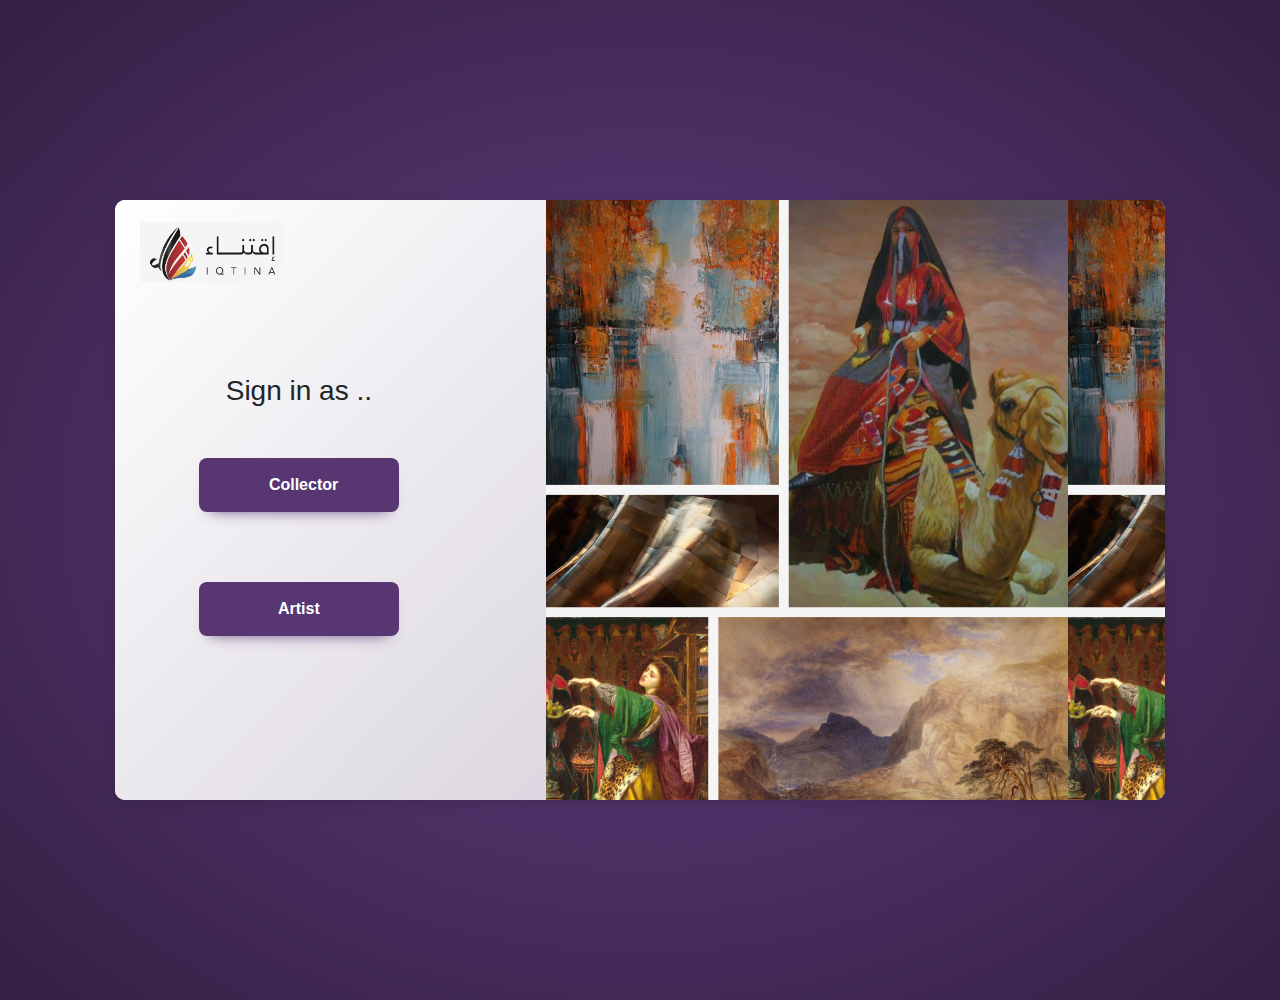
==== SginIn.html @ 51b136c5 "Upload The Design" ====
<!doctype html>
<html lang="en">

<head>
    <meta charset="utf-8">
    <meta name="viewport" content="width=device-width, initial-scale=1, shrink-to-fit=no">
    <title> Free Stylish Login Page Website Template | Smarteyeapps.com</title>

    <link rel="stylesheet" type="text/css" href="assets/css/styles.css" />
</head>

<link rel="stylesheet" href="https://stackpath.bootstrapcdn.com/bootstrap/4.5.2/css/bootstrap.min.css" integrity="sha384-JcKb8q3iqJ61gNV9KGb8thSsNjpSL0n8PARn9HuZOnIxN0hoP+VmmDGMN5t9UJ0Z" crossorigin="anonymous">
<body>
	<section class="login">
		<div class="login_box">
			<div class="left">
				<div class="top_link">
					<a href="#">
					  <img src="assets/images/logo.png" alt="Logo" class="logo">
					 
					</a>
				  </div>
				<div class="contact">
					<form action="">
						<h3>Sign in as ..</h3>

						<button class="submit">Collector</button>
                        <button class="submit">Artist</button>
					</form>
				</div>
			</div>
			<div class="right">
				<div class="right-text">

				</div>
				<div class="right-inductor">
		</div>
	</section>
</body>
</html>

</html>
---- assets/css/styles.css ----
img{
	width: 100%;
}
.logo {
  width: 200px; /* Adjust the width as needed */
  height: auto;
}
.login {
    height: 1000px;
    width: 100%;
    background: radial-gradient(#653d84, #332042);
    position: relative;
}
.login_box {
    width: 1050px;
    height: 600px;
    position: absolute;
    top: 50%;
    left: 50%;
    transform: translate(-50%,-50%);
    background: #fff;
    border-radius: 10px;
    box-shadow: 1px 4px 22px -8px #0004;
    display: flex;
    overflow: hidden;
}
.login_box .left{
  width: 41%;
  height: 100%;
  padding: 25px 25px;
  
}
.login_box .right{
  width: 59%;
  height: 100%  
}
.left .top_link a {
    color: #452A5A;
    font-weight: 400;
}
.left .top_link{
  height: 20px
}
.left .contact{
	display: flex;
    align-items: center;
    justify-content: center;
    align-self: center;
    height: 100%;
    width: 73%;
    margin: 20px;
}
.left h3{
  text-align: center;
  margin-bottom: 40px;
}

.left h5{
  text-align: center;
  margin-bottom: 0px;
}
.left input {
    border: none;
    width: 80%;
    margin: 15px 0px;
    border-bottom: 1px solid #4f30677d;
    width: 100%;
    overflow: hidden;
    background: transparent;
    font-weight: 600;
    font-size: 14px;
}

.left{
	background: linear-gradient(-45deg, #dcd7e0, #fff);
}
.submit {
  border: none;
  padding: 15px 70px;
  border-radius: 8px;
  display: block;
  margin: 70px;
  margin-top: 50px;
  background: #583672;
  color: #fff;
  font-weight: bold;
  -webkit-box-shadow: 0px 9px 15px -11px rgba(88,54,114,1);
  -moz-box-shadow: 0px 9px 15px -11px rgba(88,54,114,1);
  box-shadow: 0px 9px 15px -11px rgba(88,54,114,1);
  width: 200px; /* Adjust the width as needed */
}


.right {
	background: url(../images/16023.png);
	color: #fff;
	position: relative;
}

.right .right-text{
  height: 100%;
  position: relative;
  transform: translate(0%, 45%);
}
.right-text h2{
  display: block;
  width: 100%;
  text-align: center;
  font-size: 50px;
  font-weight: 500;
}
.right-text h5{
  display: block;
  width: 100%;
  text-align: center;
  font-size: 19px;
  font-weight: 400;
}

.right .right-inductor{
  position: absolute;
  width: 70px;
  height: 7px;
  background: #fff0;
  left: 50%;
  bottom: 70px;
  transform: translate(-50%, 0%);
}
.top_link img {
    width: 150px;
    padding-right: 7px;
    margin-top: -3px;
}

    /* Style for the checkbox */
    .checkbox-container {
      display: flex;
      align-items: center;
  }

  .checkbox-container label {
      margin-left: 5px;
  }
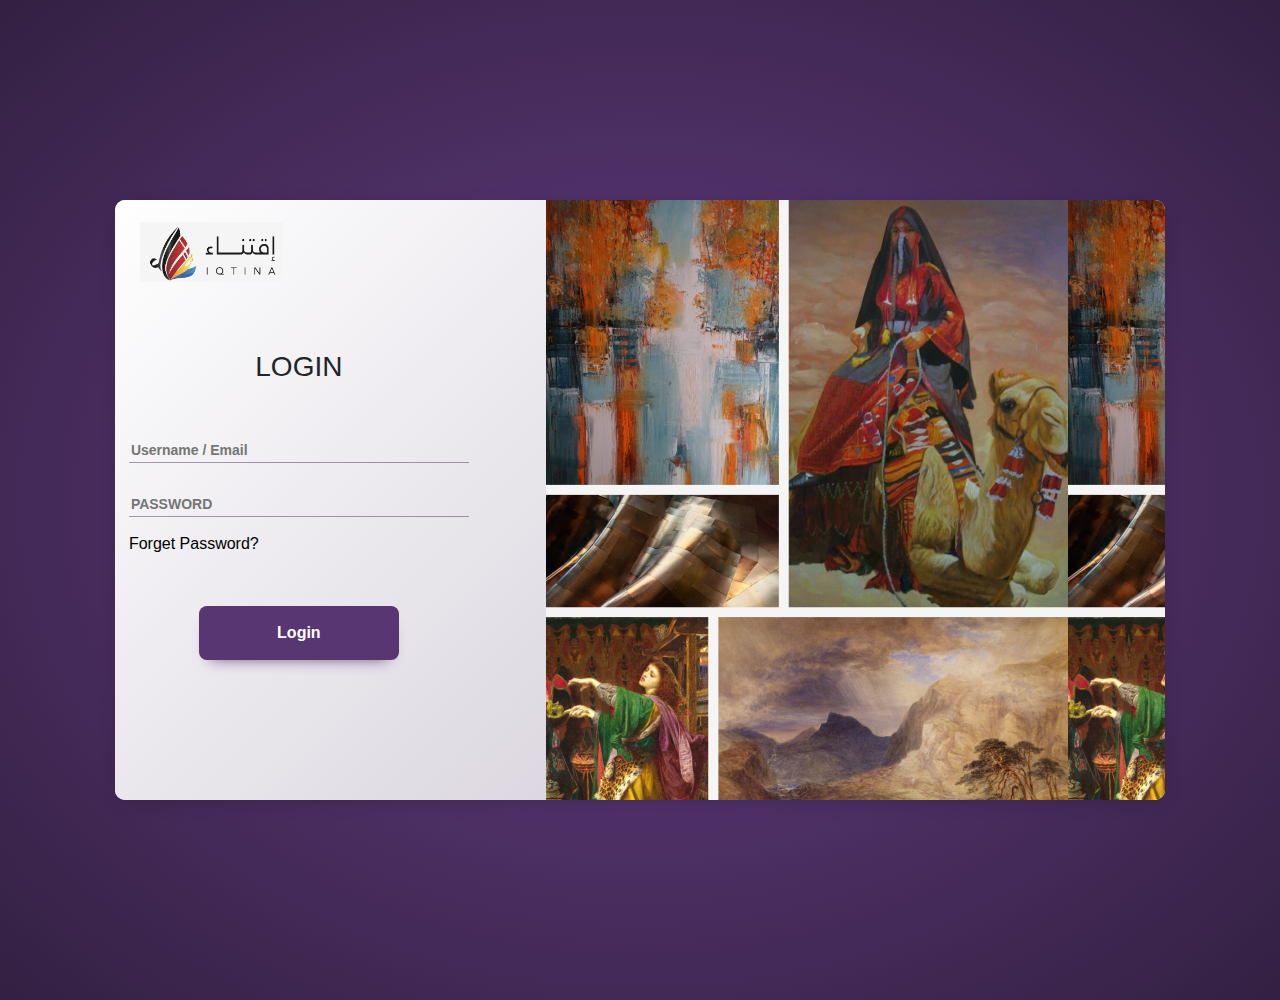
==== commit fd2f6776: "Update SginIn.html" ====
--- a/SginIn.html
+++ b/SginIn.html
@@ -22,10 +22,12 @@
 				  </div>
 				<div class="contact">
 					<form action="">
-						<h3>Sign in as ..</h3>
+						<h3>LOGIN</h3>
+						<input type="text" placeholder="Username / Email">
+						<input type="text" placeholder="PASSWORD">    
+							<span><a href="" style="color: black;">Forget Password?</a></span>
 
-						<button class="submit">Collector</button>
-                        <button class="submit">Artist</button>
+						<button class="submit">Login</button>
 					</form>
 				</div>
 			</div>
